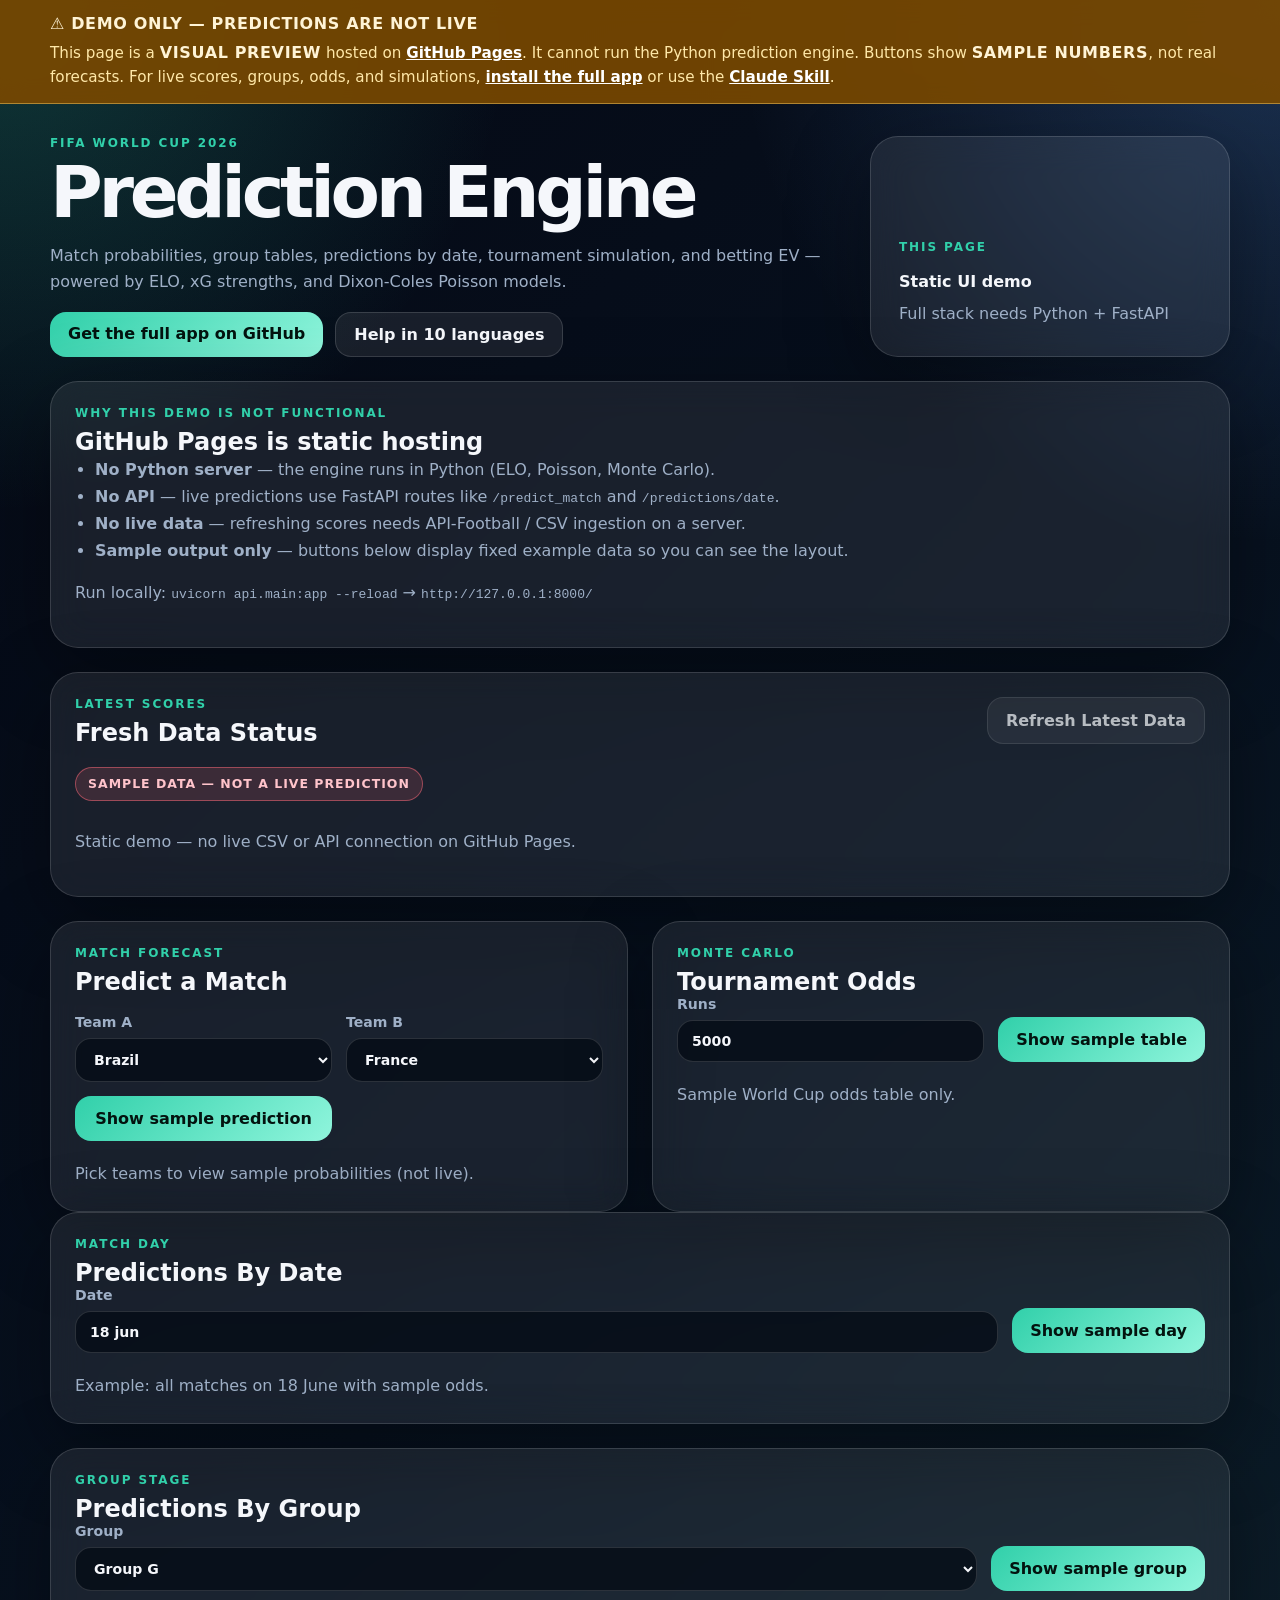
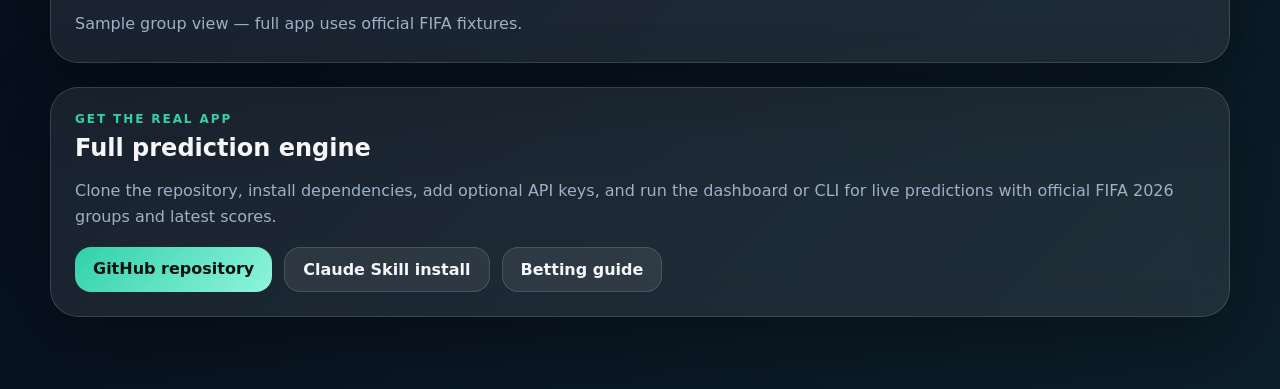
==== docs/index.html @ dfbbbbca "Add static GitHub Pages demo with non-functional disclaimer. Publish a sample dashboard in docs/ for" ====
<!doctype html>
<html lang="en">
  <head>
    <meta charset="utf-8" />
    <meta name="viewport" content="width=device-width, initial-scale=1" />
    <meta name="description" content="Static demo of the FIFA World Cup 2026 Prediction Engine. Full predictions require the Python app — not available on GitHub Pages." />
    <title>FIFA 2026 Prediction Engine — Demo</title>
    <link rel="stylesheet" href="demo.css" />
  </head>
  <body>
    <header class="demo-banner" role="alert">
      <div class="demo-banner-inner">
        <strong>⚠️ Demo only — predictions are not live</strong>
        <p>
          This page is a <strong>visual preview</strong> hosted on
          <a href="https://pages.github.com/">GitHub Pages</a>. It cannot run the Python prediction engine.
          Buttons show <strong>sample numbers</strong>, not real forecasts. For live scores, groups, odds, and simulations,
          <a href="https://github.com/letmefind/Fifa2026-Prediction-Skill">install the full app</a> or use the
          <a href="https://github.com/letmefind/Fifa2026-Prediction-Skill/tree/main/claude-skill/fifa2026-prediction">Claude Skill</a>.
        </p>
      </div>
    </header>

    <main class="shell">
      <section class="hero">
        <div>
          <p class="eyebrow">FIFA World Cup 2026</p>
          <h1>Prediction Engine</h1>
          <p class="hero-copy">
            Match probabilities, group tables, predictions by date, tournament simulation, and betting EV —
            powered by ELO, xG strengths, and Dixon-Coles Poisson models.
          </p>
          <div class="cta-row">
            <a href="https://github.com/letmefind/Fifa2026-Prediction-Skill">Get the full app on GitHub</a>
            <a class="secondary" href="README_10_LANGUAGES.md">Help in 10 languages</a>
          </div>
        </div>
        <div class="hero-card">
          <span class="eyebrow">This page</span>
          <strong>Static UI demo</strong>
          <span class="muted">Full stack needs Python + FastAPI</span>
        </div>
      </section>

      <section class="card">
        <p class="eyebrow">Why this demo is not functional</p>
        <h2>GitHub Pages is static hosting</h2>
        <ul class="reason-list">
          <li><strong>No Python server</strong> — the engine runs in Python (ELO, Poisson, Monte Carlo).</li>
          <li><strong>No API</strong> — live predictions use FastAPI routes like <code>/predict_match</code> and <code>/predictions/date</code>.</li>
          <li><strong>No live data</strong> — refreshing scores needs API-Football / CSV ingestion on a server.</li>
          <li><strong>Sample output only</strong> — buttons below display fixed example data so you can see the layout.</li>
        </ul>
        <p class="muted" style="margin-top:16px;">
          Run locally: <code>uvicorn api.main:app --reload</code> →
          <code>http://127.0.0.1:8000/</code>
        </p>
      </section>

      <section class="card">
        <div class="card-header">
          <div>
            <p class="eyebrow">Latest Scores</p>
            <h2>Fresh Data Status</h2>
          </div>
          <button id="refreshLatest" class="ghost-button demo-disabled" type="button">Refresh Latest Data</button>
        </div>
        <div id="latestStatus" class="result-block muted">Demo mode — connect the full app for live data.</div>
      </section>

      <section class="grid two">
        <article class="card" style="margin-bottom:0">
          <div class="card-header">
            <div>
              <p class="eyebrow">Match Forecast</p>
              <h2>Predict a Match</h2>
            </div>
          </div>
          <form id="matchForm" class="form-grid">
            <label>Team A <select id="teamA"></select></label>
            <label>Team B <select id="teamB"></select></label>
            <button type="submit">Show sample prediction</button>
          </form>
          <div id="matchResult" class="result-block muted">Pick teams to view sample probabilities (not live).</div>
        </article>

        <article class="card" style="margin-bottom:0">
          <p class="eyebrow">Monte Carlo</p>
          <h2>Tournament Odds</h2>
          <form id="simulateForm" class="form-grid compact">
            <label>Runs <input type="number" value="5000" disabled /></label>
            <button type="submit">Show sample table</button>
          </form>
          <div id="simulationResult" class="result-block muted">Sample World Cup odds table only.</div>
        </article>
      </section>

      <section class="card">
        <p class="eyebrow">Match Day</p>
        <h2>Predictions By Date</h2>
        <form id="dateForm" class="form-grid compact">
          <label>
            Date
            <input id="matchDate" type="text" value="18 jun" readonly />
          </label>
          <button type="submit">Show sample day</button>
        </form>
        <div id="dateResult" class="result-block muted">Example: all matches on 18 June with sample odds.</div>
      </section>

      <section class="card">
        <p class="eyebrow">Group Stage</p>
        <h2>Predictions By Group</h2>
        <form id="groupForm" class="form-grid compact">
          <label>
            Group
            <select id="groupSelect">
              <option value="G">Group G</option>
              <option value="A">Group A</option>
              <option value="B">Group B</option>
            </select>
          </label>
          <button type="submit">Show sample group</button>
        </form>
        <div id="groupResult" class="result-block muted">Sample group view — full app uses official FIFA fixtures.</div>
      </section>

      <section class="card">
        <p class="eyebrow">Get the real app</p>
        <h2>Full prediction engine</h2>
        <p class="muted">
          Clone the repository, install dependencies, add optional API keys, and run the dashboard or CLI for
          live predictions with official FIFA 2026 groups and latest scores.
        </p>
        <div class="cta-row">
          <a href="https://github.com/letmefind/Fifa2026-Prediction-Skill">GitHub repository</a>
          <a class="secondary" href="https://github.com/letmefind/Fifa2026-Prediction-Skill/blob/main/claude-skill/README.md">Claude Skill install</a>
          <a class="secondary" href="BETTING_GUIDE.md">Betting guide</a>
        </div>
      </section>
    </main>
    <script src="demo.js"></script>
  </body>
</html>
---- docs/demo.css ----
:root {
  --bg: #07111f;
  --panel: rgba(255, 255, 255, 0.08);
  --panel-strong: rgba(255, 255, 255, 0.13);
  --text: #f5f7fb;
  --muted: #9fb0c7;
  --accent: #31d0aa;
  --accent-2: #63a4ff;
  --danger: #ff6b7a;
  --warning: #ffd56b;
  --line: rgba(255, 255, 255, 0.14);
  --shadow: 0 24px 80px rgba(0, 0, 0, 0.35);
}

* { box-sizing: border-box; }

body {
  margin: 0;
  min-height: 100vh;
  color: var(--text);
  font-family: Inter, ui-sans-serif, system-ui, -apple-system, BlinkMacSystemFont, "Segoe UI", sans-serif;
  background:
    radial-gradient(circle at top left, rgba(49, 208, 170, 0.24), transparent 32rem),
    radial-gradient(circle at top right, rgba(99, 164, 255, 0.24), transparent 34rem),
    linear-gradient(135deg, #050915 0%, var(--bg) 55%, #0d1f2a 100%);
}

.demo-banner {
  position: sticky;
  top: 0;
  z-index: 100;
  border-bottom: 1px solid rgba(255, 213, 107, 0.45);
  background: rgba(120, 72, 0, 0.92);
  backdrop-filter: blur(12px);
  padding: 14px 20px;
}

.demo-banner-inner {
  width: min(1180px, calc(100% - 32px));
  margin: 0 auto;
  display: grid;
  gap: 8px;
}

.demo-banner strong {
  color: #fff4d6;
  font-size: 1rem;
  letter-spacing: 0.04em;
  text-transform: uppercase;
}

.demo-banner p {
  margin: 0;
  color: #ffe8a8;
  line-height: 1.55;
  font-size: 0.95rem;
}

.demo-banner a {
  color: #fff;
  font-weight: 800;
}

.shell {
  width: min(1180px, calc(100% - 32px));
  margin: 0 auto;
  padding: 32px 0 48px;
}

.hero {
  display: grid;
  grid-template-columns: 1fr minmax(260px, 360px);
  gap: 24px;
  margin-bottom: 24px;
}

.hero h1, .card h2 { margin: 0; }

.hero h1 {
  font-size: clamp(2.2rem, 6vw, 4.5rem);
  line-height: 0.95;
  letter-spacing: -0.06em;
}

.hero-copy, .muted { color: var(--muted); line-height: 1.65; }

.hero-card, .card {
  border: 1px solid var(--line);
  border-radius: 28px;
  background: var(--panel);
  box-shadow: var(--shadow);
  backdrop-filter: blur(18px);
}

.hero-card {
  display: flex;
  flex-direction: column;
  justify-content: flex-end;
  gap: 10px;
  padding: 28px;
}

.card { padding: 24px; margin-bottom: 24px; }

.card-header {
  display: flex;
  justify-content: space-between;
  align-items: flex-start;
  gap: 16px;
  margin-bottom: 18px;
}

.eyebrow {
  margin: 0 0 8px;
  color: var(--accent);
  font-size: 0.75rem;
  font-weight: 800;
  letter-spacing: 0.16em;
  text-transform: uppercase;
}

.grid.two {
  display: grid;
  grid-template-columns: repeat(2, minmax(0, 1fr));
  gap: 24px;
}

.form-grid {
  display: grid;
  grid-template-columns: repeat(2, minmax(0, 1fr));
  gap: 14px;
}

.form-grid.compact {
  grid-template-columns: 1fr auto;
  align-items: end;
}

label {
  display: grid;
  gap: 8px;
  color: var(--muted);
  font-size: 0.88rem;
  font-weight: 700;
}

.field-help {
  font-size: 0.76rem;
  font-weight: 600;
}

select, input {
  width: 100%;
  border: 1px solid var(--line);
  border-radius: 16px;
  padding: 12px 14px;
  color: var(--text);
  background: rgba(4, 10, 20, 0.72);
  font: inherit;
}

button {
  border: 0;
  border-radius: 16px;
  padding: 13px 18px;
  color: #03130f;
  background: linear-gradient(135deg, var(--accent), #8ff5dc);
  font: inherit;
  font-weight: 900;
  cursor: pointer;
}

button.demo-disabled {
  opacity: 0.72;
  cursor: not-allowed;
}

.ghost-button {
  border: 1px solid var(--line);
  color: var(--text);
  background: rgba(255, 255, 255, 0.08);
}

.result-block { margin-top: 20px; }

.result-alert {
  margin-bottom: 16px;
  border: 1px solid rgba(255, 213, 107, 0.45);
  border-radius: 20px;
  padding: 16px;
  background: rgba(255, 213, 107, 0.11);
}

.sample-tag {
  display: inline-block;
  margin-bottom: 12px;
  border: 1px solid rgba(255, 107, 122, 0.5);
  border-radius: 999px;
  padding: 6px 12px;
  background: rgba(255, 107, 122, 0.15);
  color: #ffc4cb;
  font-size: 0.78rem;
  font-weight: 800;
  letter-spacing: 0.08em;
  text-transform: uppercase;
}

.prob-grid {
  display: grid;
  grid-template-columns: repeat(3, 1fr);
  gap: 12px;
}

.prob-card {
  padding: 16px;
  border: 1px solid var(--line);
  border-radius: 20px;
  background: var(--panel-strong);
}

.prob-card span {
  display: block;
  color: var(--muted);
  font-size: 0.8rem;
}

.prob-card strong {
  display: block;
  margin-top: 8px;
  font-size: 1.6rem;
}

.data-table {
  width: 100%;
  border-collapse: collapse;
  margin-top: 14px;
}

.data-table th, .data-table td {
  padding: 10px;
  border-bottom: 1px solid var(--line);
  text-align: left;
}

.data-table th {
  color: var(--muted);
  font-size: 0.78rem;
  text-transform: uppercase;
}

.pill {
  border: 1px solid var(--line);
  border-radius: 999px;
  padding: 6px 10px;
  background: rgba(255, 255, 255, 0.08);
  font-weight: 800;
  font-size: 0.82rem;
}

.played-pill {
  border-color: rgba(49, 208, 170, 0.45);
  background: rgba(49, 208, 170, 0.14);
}

.cta-row {
  display: flex;
  flex-wrap: wrap;
  gap: 12px;
  margin-top: 16px;
}

.cta-row a {
  display: inline-block;
  border-radius: 16px;
  padding: 12px 18px;
  color: #03130f;
  background: linear-gradient(135deg, var(--accent), #8ff5dc);
  font-weight: 900;
  text-decoration: none;
}

.cta-row a.secondary {
  border: 1px solid var(--line);
  color: var(--text);
  background: rgba(255, 255, 255, 0.08);
}

.reason-list {
  margin: 0;
  padding-left: 20px;
  color: var(--muted);
  line-height: 1.7;
}

@media (max-width: 820px) {
  .hero, .grid.two, .form-grid, .form-grid.compact, .prob-grid {
    grid-template-columns: 1fr;
  }
}
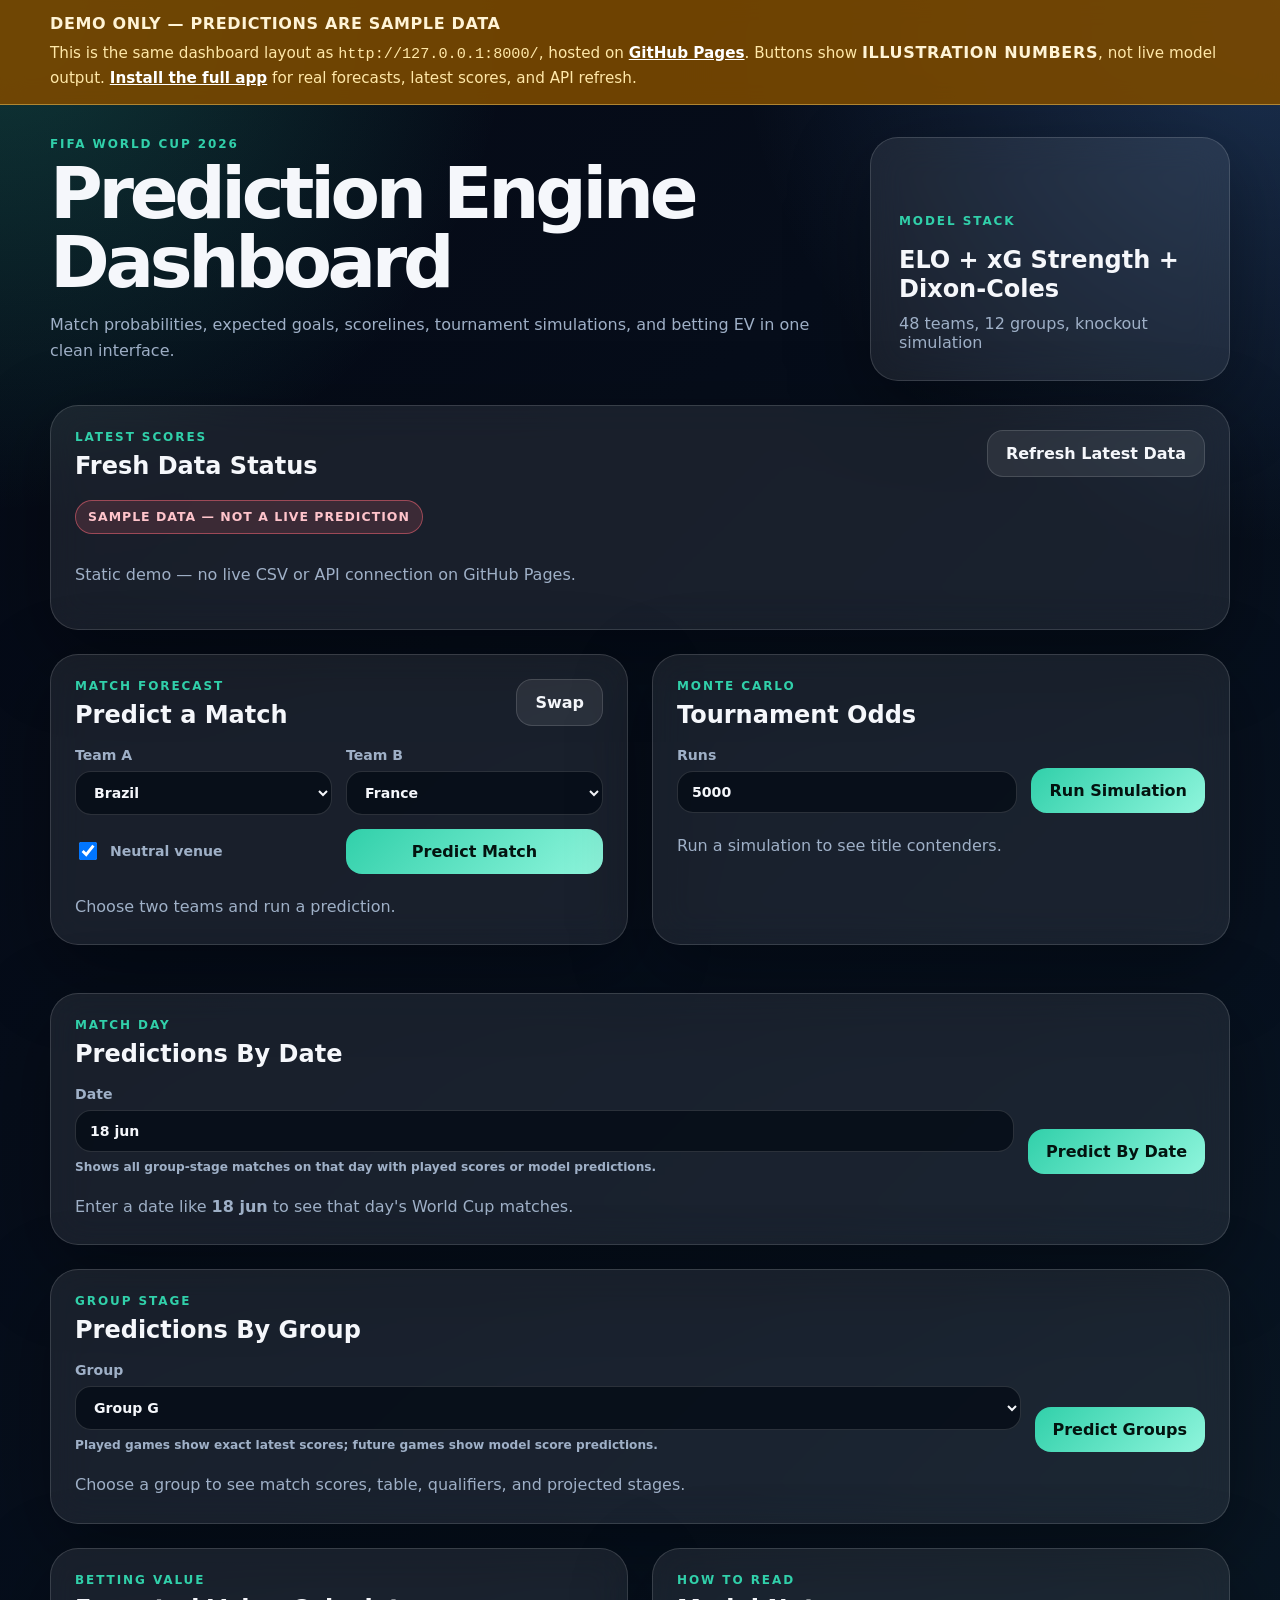
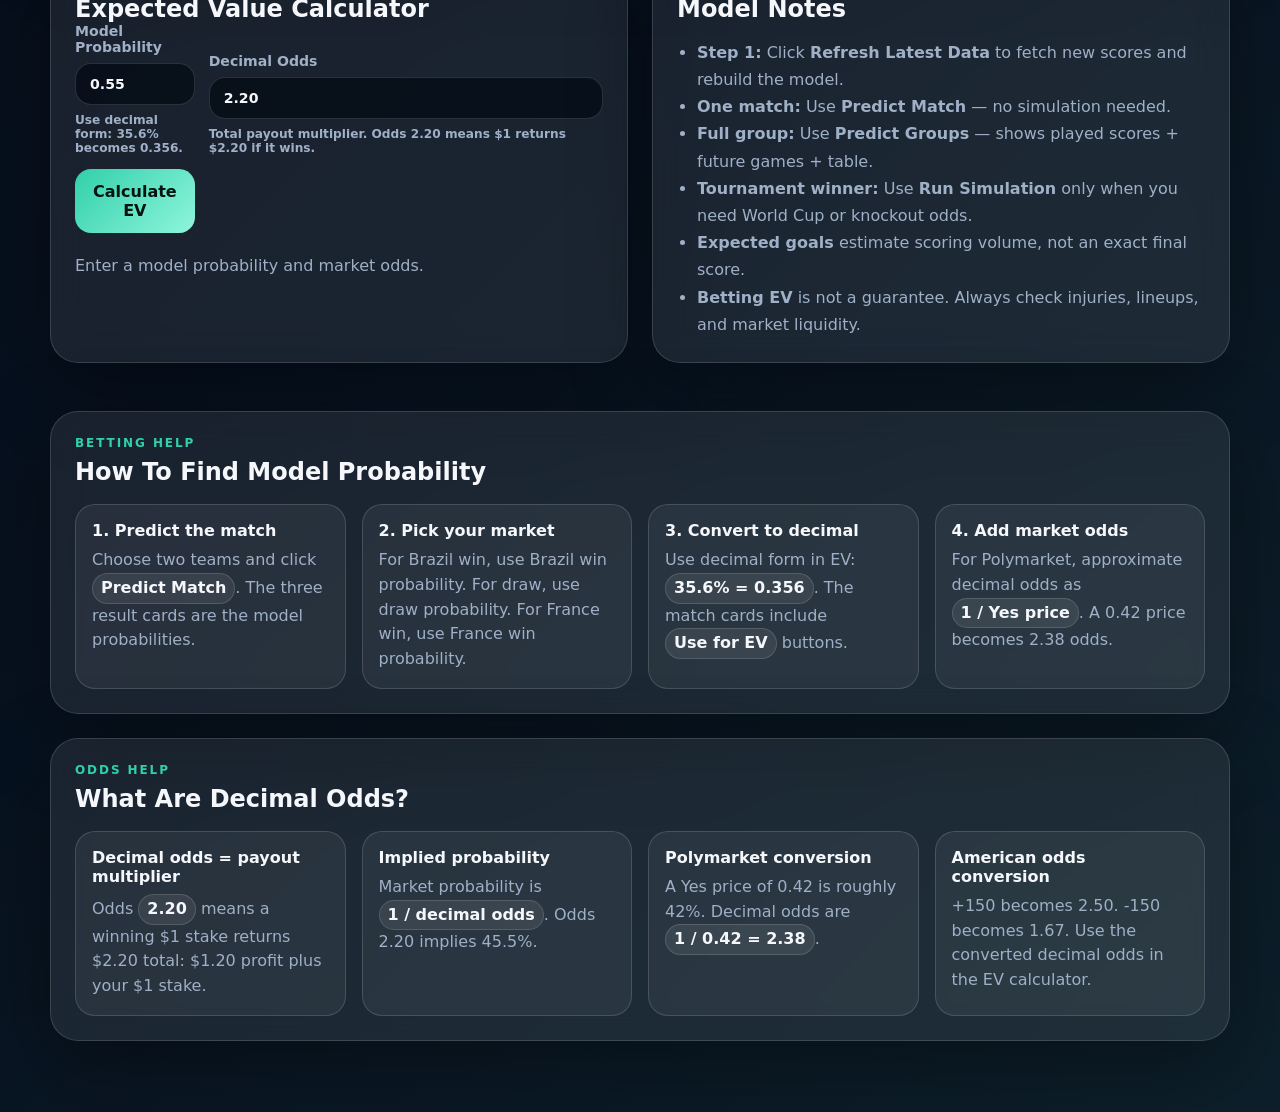
==== commit 4fe7827d: "Fix GitHub Pages to show dashboard demo instead of README. Add root redirect to docs/index.html, ali" ====
--- a/docs/index.html
+++ b/docs/index.html
@@ -3,20 +3,18 @@
   <head>
     <meta charset="utf-8" />
     <meta name="viewport" content="width=device-width, initial-scale=1" />
-    <meta name="description" content="Static demo of the FIFA World Cup 2026 Prediction Engine. Full predictions require the Python app — not available on GitHub Pages." />
-    <title>FIFA 2026 Prediction Engine — Demo</title>
+    <meta name="description" content="Static demo of the FIFA World Cup 2026 Prediction Engine dashboard. Live predictions require the Python app." />
+    <title>FIFA 2026 Prediction Engine</title>
     <link rel="stylesheet" href="demo.css" />
   </head>
   <body>
     <header class="demo-banner" role="alert">
       <div class="demo-banner-inner">
-        <strong>⚠️ Demo only — predictions are not live</strong>
+        <strong>Demo only — predictions are sample data</strong>
         <p>
-          This page is a <strong>visual preview</strong> hosted on
-          <a href="https://pages.github.com/">GitHub Pages</a>. It cannot run the Python prediction engine.
-          Buttons show <strong>sample numbers</strong>, not real forecasts. For live scores, groups, odds, and simulations,
-          <a href="https://github.com/letmefind/Fifa2026-Prediction-Skill">install the full app</a> or use the
-          <a href="https://github.com/letmefind/Fifa2026-Prediction-Skill/tree/main/claude-skill/fifa2026-prediction">Claude Skill</a>.
+          This is the same dashboard layout as <code>http://127.0.0.1:8000/</code>, hosted on
+          <a href="https://pages.github.com/">GitHub Pages</a>. Buttons show <strong>illustration numbers</strong>, not live model output.
+          <a href="https://github.com/letmefind/Fifa2026-Prediction-Skill">Install the full app</a> for real forecasts, latest scores, and API refresh.
         </p>
       </div>
     </header>
@@ -25,117 +23,201 @@
       <section class="hero">
         <div>
           <p class="eyebrow">FIFA World Cup 2026</p>
-          <h1>Prediction Engine</h1>
+          <h1>Prediction Engine Dashboard</h1>
           <p class="hero-copy">
-            Match probabilities, group tables, predictions by date, tournament simulation, and betting EV —
-            powered by ELO, xG strengths, and Dixon-Coles Poisson models.
+            Match probabilities, expected goals, scorelines, tournament simulations, and betting EV in one clean interface.
           </p>
-          <div class="cta-row">
-            <a href="https://github.com/letmefind/Fifa2026-Prediction-Skill">Get the full app on GitHub</a>
-            <a class="secondary" href="README_10_LANGUAGES.md">Help in 10 languages</a>
-          </div>
         </div>
         <div class="hero-card">
-          <span class="eyebrow">This page</span>
-          <strong>Static UI demo</strong>
-          <span class="muted">Full stack needs Python + FastAPI</span>
-        </div>
-      </section>
-
-      <section class="card">
-        <p class="eyebrow">Why this demo is not functional</p>
-        <h2>GitHub Pages is static hosting</h2>
-        <ul class="reason-list">
-          <li><strong>No Python server</strong> — the engine runs in Python (ELO, Poisson, Monte Carlo).</li>
-          <li><strong>No API</strong> — live predictions use FastAPI routes like <code>/predict_match</code> and <code>/predictions/date</code>.</li>
-          <li><strong>No live data</strong> — refreshing scores needs API-Football / CSV ingestion on a server.</li>
-          <li><strong>Sample output only</strong> — buttons below display fixed example data so you can see the layout.</li>
-        </ul>
-        <p class="muted" style="margin-top:16px;">
-          Run locally: <code>uvicorn api.main:app --reload</code> →
-          <code>http://127.0.0.1:8000/</code>
-        </p>
-      </section>
-
-      <section class="card">
+          <span class="metric-label">Model Stack</span>
+          <strong>ELO + xG Strength + Dixon-Coles</strong>
+          <span>48 teams, 12 groups, knockout simulation</span>
+        </div>
+      </section>
+
+      <section class="card latest-card">
         <div class="card-header">
           <div>
             <p class="eyebrow">Latest Scores</p>
             <h2>Fresh Data Status</h2>
           </div>
-          <button id="refreshLatest" class="ghost-button demo-disabled" type="button">Refresh Latest Data</button>
-        </div>
-        <div id="latestStatus" class="result-block muted">Demo mode — connect the full app for live data.</div>
+          <button id="refreshLatest" class="ghost-button" type="button">Refresh Latest Data</button>
+        </div>
+        <div id="latestStatus" class="result-block muted">Checking latest score/result data...</div>
       </section>
 
       <section class="grid two">
-        <article class="card" style="margin-bottom:0">
+        <article class="card">
           <div class="card-header">
             <div>
               <p class="eyebrow">Match Forecast</p>
               <h2>Predict a Match</h2>
             </div>
+            <button id="swapTeams" class="ghost-button" type="button">Swap</button>
           </div>
           <form id="matchForm" class="form-grid">
-            <label>Team A <select id="teamA"></select></label>
-            <label>Team B <select id="teamB"></select></label>
-            <button type="submit">Show sample prediction</button>
+            <label>
+              Team A
+              <select id="teamA" required></select>
+            </label>
+            <label>
+              Team B
+              <select id="teamB" required></select>
+            </label>
+            <label class="check-row">
+              <input id="neutral" type="checkbox" checked />
+              Neutral venue
+            </label>
+            <button type="submit">Predict Match</button>
           </form>
-          <div id="matchResult" class="result-block muted">Pick teams to view sample probabilities (not live).</div>
-        </article>
-
-        <article class="card" style="margin-bottom:0">
-          <p class="eyebrow">Monte Carlo</p>
-          <h2>Tournament Odds</h2>
+          <div id="matchResult" class="result-block muted">Choose two teams and run a prediction.</div>
+        </article>
+
+        <article class="card">
+          <div class="card-header">
+            <div>
+              <p class="eyebrow">Monte Carlo</p>
+              <h2>Tournament Odds</h2>
+            </div>
+          </div>
           <form id="simulateForm" class="form-grid compact">
-            <label>Runs <input type="number" value="5000" disabled /></label>
-            <button type="submit">Show sample table</button>
+            <label>
+              Runs
+              <input id="runs" type="number" min="1" max="250000" value="5000" />
+            </label>
+            <button type="submit">Run Simulation</button>
           </form>
-          <div id="simulationResult" class="result-block muted">Sample World Cup odds table only.</div>
+          <div id="simulationResult" class="result-block muted">Run a simulation to see title contenders.</div>
         </article>
       </section>
 
       <section class="card">
-        <p class="eyebrow">Match Day</p>
-        <h2>Predictions By Date</h2>
+        <div class="card-header">
+          <div>
+            <p class="eyebrow">Match Day</p>
+            <h2>Predictions By Date</h2>
+          </div>
+        </div>
         <form id="dateForm" class="form-grid compact">
           <label>
             Date
-            <input id="matchDate" type="text" value="18 jun" readonly />
+            <input id="matchDate" type="text" value="18 jun" placeholder="e.g. 18 jun or 2026-06-18" required />
+            <span class="field-help">Shows all group-stage matches on that day with played scores or model predictions.</span>
           </label>
-          <button type="submit">Show sample day</button>
+          <button type="submit">Predict By Date</button>
         </form>
-        <div id="dateResult" class="result-block muted">Example: all matches on 18 June with sample odds.</div>
+        <div id="dateResult" class="result-block muted">Enter a date like <strong>18 jun</strong> to see that day's World Cup matches.</div>
       </section>
 
       <section class="card">
-        <p class="eyebrow">Group Stage</p>
-        <h2>Predictions By Group</h2>
+        <div class="card-header">
+          <div>
+            <p class="eyebrow">Group Stage</p>
+            <h2>Predictions By Group</h2>
+          </div>
+        </div>
         <form id="groupForm" class="form-grid compact">
           <label>
             Group
             <select id="groupSelect">
-              <option value="G">Group G</option>
+              <option value="ALL">All groups</option>
               <option value="A">Group A</option>
               <option value="B">Group B</option>
+              <option value="C">Group C</option>
+              <option value="D">Group D</option>
+              <option value="E">Group E</option>
+              <option value="F">Group F</option>
+              <option value="G" selected>Group G</option>
+              <option value="H">Group H</option>
+              <option value="I">Group I</option>
+              <option value="J">Group J</option>
+              <option value="K">Group K</option>
+              <option value="L">Group L</option>
             </select>
+            <span class="field-help">Played games show exact latest scores; future games show model score predictions.</span>
           </label>
-          <button type="submit">Show sample group</button>
+          <button type="submit">Predict Groups</button>
         </form>
-        <div id="groupResult" class="result-block muted">Sample group view — full app uses official FIFA fixtures.</div>
-      </section>
-
-      <section class="card">
-        <p class="eyebrow">Get the real app</p>
-        <h2>Full prediction engine</h2>
-        <p class="muted">
-          Clone the repository, install dependencies, add optional API keys, and run the dashboard or CLI for
-          live predictions with official FIFA 2026 groups and latest scores.
-        </p>
-        <div class="cta-row">
-          <a href="https://github.com/letmefind/Fifa2026-Prediction-Skill">GitHub repository</a>
-          <a class="secondary" href="https://github.com/letmefind/Fifa2026-Prediction-Skill/blob/main/claude-skill/README.md">Claude Skill install</a>
-          <a class="secondary" href="BETTING_GUIDE.md">Betting guide</a>
+        <div id="groupResult" class="result-block muted">Choose a group to see match scores, table, qualifiers, and projected stages.</div>
+      </section>
+
+      <section class="grid two">
+        <article class="card">
+          <p class="eyebrow">Betting Value</p>
+          <h2>Expected Value Calculator</h2>
+          <form id="evForm" class="form-grid compact">
+            <label>
+              Model Probability
+              <input id="modelProb" type="number" min="0" max="1" step="0.001" value="0.55" />
+              <span class="field-help">Use decimal form: 35.6% becomes 0.356.</span>
+            </label>
+            <label>
+              Decimal Odds
+              <input id="marketOdds" type="number" min="1.01" step="0.01" value="2.20" />
+              <span class="field-help">Total payout multiplier. Odds 2.20 means $1 returns $2.20 if it wins.</span>
+            </label>
+            <button type="submit">Calculate EV</button>
+          </form>
+          <div id="evResult" class="result-block muted">Enter a model probability and market odds.</div>
+        </article>
+
+        <article class="card">
+          <p class="eyebrow">How To Read</p>
+          <h2>Model Notes</h2>
+          <ul class="notes">
+            <li><strong>Step 1:</strong> Click <strong>Refresh Latest Data</strong> to fetch new scores and rebuild the model.</li>
+            <li><strong>One match:</strong> Use <strong>Predict Match</strong> — no simulation needed.</li>
+            <li><strong>Full group:</strong> Use <strong>Predict Groups</strong> — shows played scores + future games + table.</li>
+            <li><strong>Tournament winner:</strong> Use <strong>Run Simulation</strong> only when you need World Cup or knockout odds.</li>
+            <li><strong>Expected goals</strong> estimate scoring volume, not an exact final score.</li>
+            <li><strong>Betting EV</strong> is not a guarantee. Always check injuries, lineups, and market liquidity.</li>
+          </ul>
+        </article>
+      </section>
+
+      <section class="card guide-card">
+        <p class="eyebrow">Betting Help</p>
+        <h2>How To Find Model Probability</h2>
+        <div class="guide-grid">
+          <div>
+            <strong>1. Predict the match</strong>
+            <p>Choose two teams and click <span class="inline-chip">Predict Match</span>. The three result cards are the model probabilities.</p>
+          </div>
+          <div>
+            <strong>2. Pick your market</strong>
+            <p>For Brazil win, use Brazil win probability. For draw, use draw probability. For France win, use France win probability.</p>
+          </div>
+          <div>
+            <strong>3. Convert to decimal</strong>
+            <p>Use decimal form in EV: <span class="inline-chip">35.6% = 0.356</span>. The match cards include <span class="inline-chip">Use for EV</span> buttons.</p>
+          </div>
+          <div>
+            <strong>4. Add market odds</strong>
+            <p>For Polymarket, approximate decimal odds as <span class="inline-chip">1 / Yes price</span>. A 0.42 price becomes 2.38 odds.</p>
+          </div>
+        </div>
+      </section>
+
+      <section class="card guide-card">
+        <p class="eyebrow">Odds Help</p>
+        <h2>What Are Decimal Odds?</h2>
+        <div class="guide-grid odds-grid">
+          <div>
+            <strong>Decimal odds = payout multiplier</strong>
+            <p>Odds <span class="inline-chip">2.20</span> means a winning $1 stake returns $2.20 total: $1.20 profit plus your $1 stake.</p>
+          </div>
+          <div>
+            <strong>Implied probability</strong>
+            <p>Market probability is <span class="inline-chip">1 / decimal odds</span>. Odds 2.20 implies 45.5%.</p>
+          </div>
+          <div>
+            <strong>Polymarket conversion</strong>
+            <p>A Yes price of 0.42 is roughly 42%. Decimal odds are <span class="inline-chip">1 / 0.42 = 2.38</span>.</p>
+          </div>
+          <div>
+            <strong>American odds conversion</strong>
+            <p>+150 becomes 2.50. -150 becomes 1.67. Use the converted decimal odds in the EV calculator.</p>
+          </div>
         </div>
       </section>
     </main>
--- a/docs/demo.css
+++ b/docs/demo.css
@@ -292,8 +292,139 @@
   line-height: 1.7;
 }
 
+.latest-card {
+  margin-bottom: 24px;
+}
+
+.metric-label {
+  margin: 0 0 8px;
+  color: var(--accent);
+  font-size: 0.75rem;
+  font-weight: 800;
+  letter-spacing: 0.16em;
+  text-transform: uppercase;
+}
+
+.hero-card strong {
+  font-size: 1.5rem;
+  line-height: 1.2;
+}
+
+.hero-card span:last-child {
+  color: var(--muted);
+}
+
+.grid {
+  display: grid;
+  gap: 24px;
+  margin-bottom: 24px;
+}
+
+.check-row {
+  display: flex;
+  align-items: center;
+  gap: 10px;
+}
+
+.check-row input {
+  width: 18px;
+  height: 18px;
+}
+
+select:focus,
+input:focus {
+  border-color: var(--accent);
+  outline: none;
+  box-shadow: 0 0 0 4px rgba(49, 208, 170, 0.12);
+}
+
+button:hover {
+  filter: brightness(1.08);
+  transform: translateY(-1px);
+}
+
+.mini-button {
+  margin-top: 12px;
+  padding: 8px 10px;
+  border: 1px solid var(--line);
+  color: var(--text);
+  background: rgba(255, 255, 255, 0.08);
+  font-size: 0.78rem;
+  cursor: pointer;
+}
+
+.score-cloud {
+  display: flex;
+  flex-wrap: wrap;
+  gap: 8px;
+  margin-top: 16px;
+}
+
+.positive {
+  color: var(--accent);
+}
+
+.negative {
+  color: var(--danger);
+}
+
+.notes {
+  margin: 16px 0 0;
+  padding-left: 20px;
+  color: var(--muted);
+  line-height: 1.7;
+}
+
+.guide-card {
+  margin-bottom: 24px;
+}
+
+.guide-grid {
+  display: grid;
+  grid-template-columns: repeat(4, minmax(0, 1fr));
+  gap: 16px;
+  margin-top: 18px;
+}
+
+.odds-grid {
+  grid-template-columns: repeat(4, minmax(180px, 1fr));
+}
+
+.guide-grid div {
+  border: 1px solid var(--line);
+  border-radius: 20px;
+  padding: 16px;
+  background: rgba(255, 255, 255, 0.06);
+}
+
+.guide-grid strong {
+  display: block;
+  margin-bottom: 8px;
+}
+
+.guide-grid p {
+  margin: 0;
+  color: var(--muted);
+  line-height: 1.55;
+}
+
+.inline-chip {
+  display: inline-block;
+  border: 1px solid var(--line);
+  border-radius: 999px;
+  padding: 2px 8px;
+  color: var(--text);
+  background: rgba(255, 255, 255, 0.08);
+  font-weight: 800;
+}
+
 @media (max-width: 820px) {
-  .hero, .grid.two, .form-grid, .form-grid.compact, .prob-grid {
+  .hero,
+  .grid.two,
+  .form-grid,
+  .form-grid.compact,
+  .prob-grid,
+  .guide-grid {
     grid-template-columns: 1fr;
   }
 }
